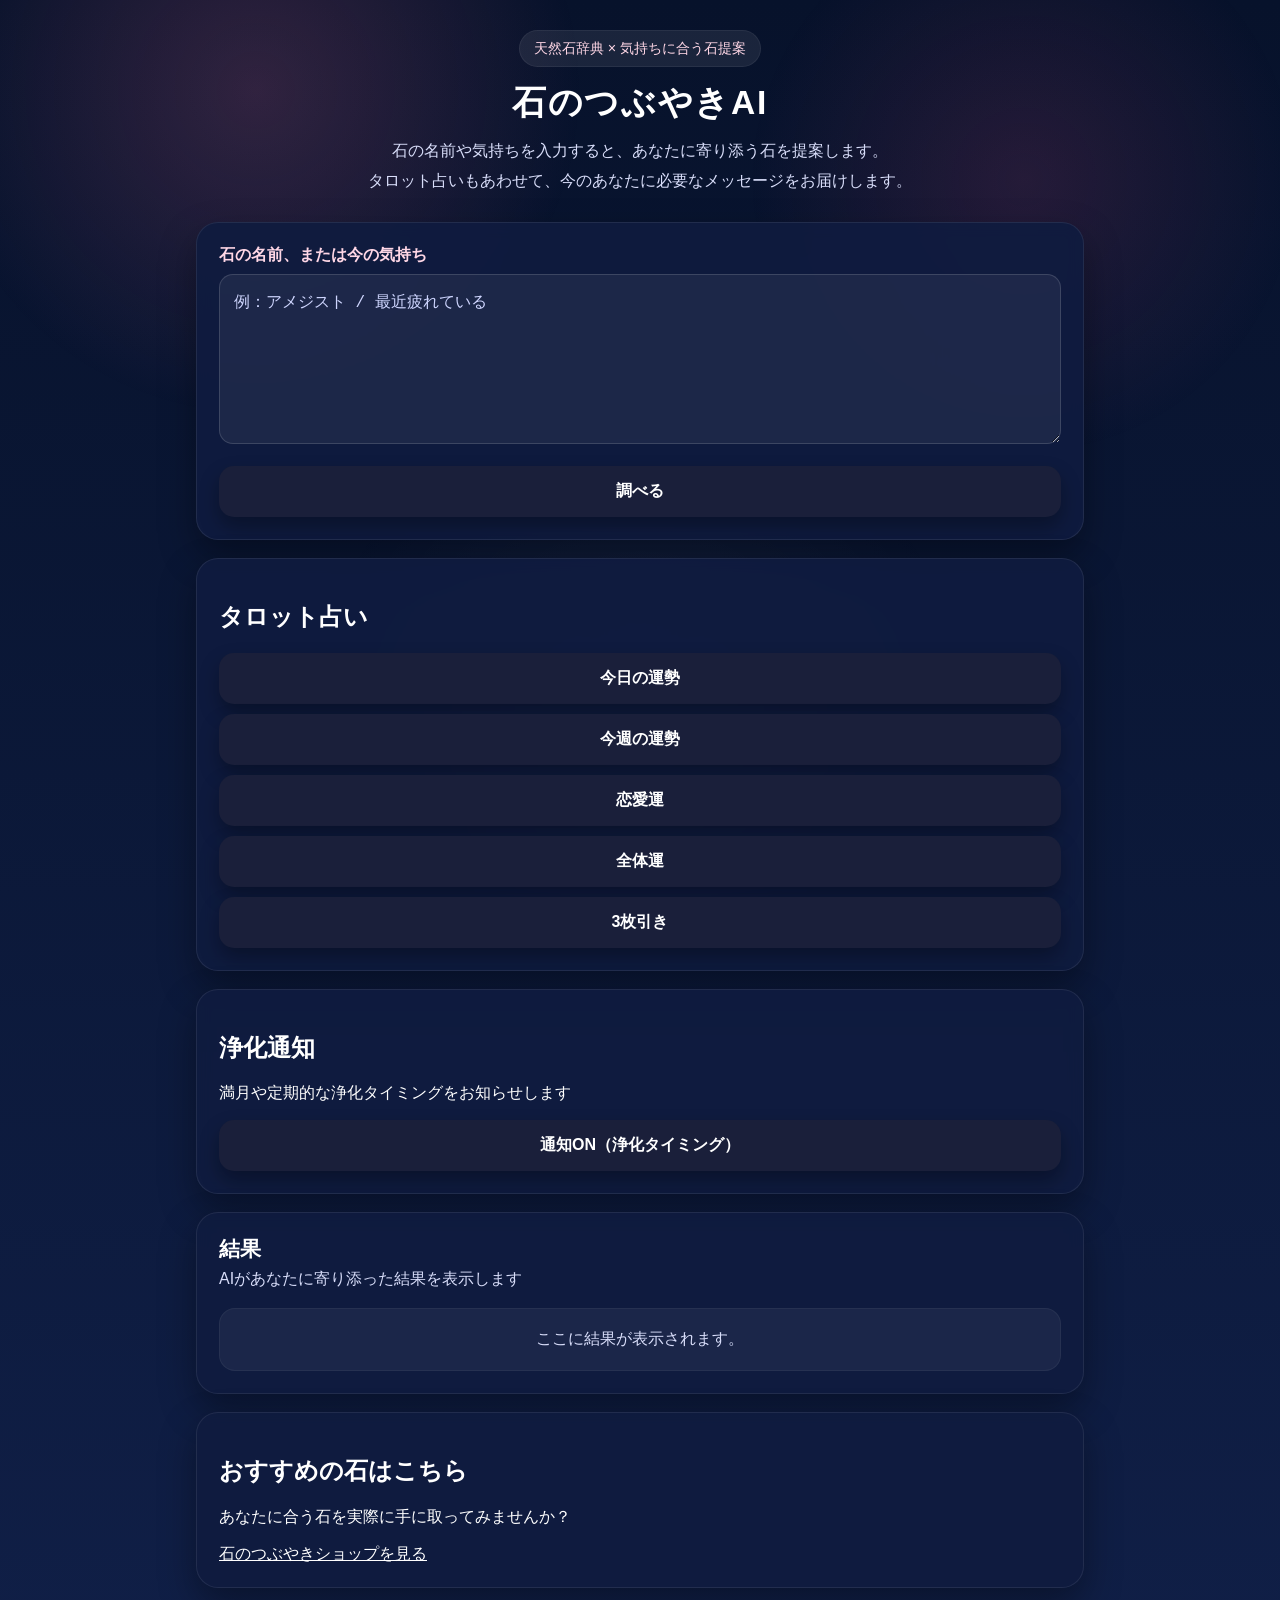
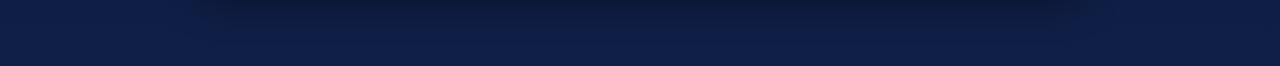
==== index.html @ 9e8a874d "Update index.html" ====
<!DOCTYPE html>
<html lang="ja">
<head>
  <meta charset="UTF-8" />
  <meta name="viewport" content="width=device-width, initial-scale=1.0" />
  <title>石のつぶやきAI</title>
  <link rel="stylesheet" href="style.css" />
</head>

<body>
  <div class="bg-glow"></div>

  <main class="app">

    <header class="hero">
      <div class="hero-badge">天然石辞典 × 気持ちに合う石提案</div>
      <h1>石のつぶやきAI</h1>
      <p class="hero-text">
        石の名前や気持ちを入力すると、あなたに寄り添う石を提案します。<br>
        タロット占いもあわせて、今のあなたに必要なメッセージをお届けします。
      </p>
    </header>

    <section class="card input-card">
      <form id="stone-form">
        <div class="field">
          <label for="user-input">石の名前、または今の気持ち</label>
          <textarea
            id="user-input"
            placeholder="例：アメジスト / 最近疲れている"
            required
          ></textarea>
        </div>

        <button type="submit" id="send-button">調べる</button>
      </form>
    </section>

    <section class="card tarot-card">
      <h2>タロット占い</h2>

      <div class="tarot-buttons">
        <button onclick="runTarot('today')">今日の運勢</button>
        <button onclick="runTarot('week')">今週の運勢</button>
        <button onclick="runTarot('love')">恋愛運</button>
        <button onclick="runTarot('general')">全体運</button>
        <button onclick="runTarot('3card')">3枚引き</button>
      </div>
    </section>

    <section class="card notify-card">
      <h2>浄化通知</h2>
      <p>満月や定期的な浄化タイミングをお知らせします</p>

      <button onclick="enablePush()">通知ON（浄化タイミング）</button>
    </section>

    <section class="card result-card">
      <div class="result-header">
        <h2>結果</h2>
        <p>AIがあなたに寄り添った結果を表示します</p>
      </div>

      <div id="loading" class="loading hidden">
        静かに読み取っています…
      </div>

      <div id="result-empty" class="empty-state">
        ここに結果が表示されます。
      </div>

      <div id="result-meta" class="result-meta hidden"></div>

      <div id="image-wrap" class="image-wrap hidden">
        <img id="stone-image" alt="石の画像" />
      </div>

      <div id="result-area" class="result-area hidden">
        <pre id="result-text"></pre>
      </div>
    </section>

    <section class="card shop-card">
      <h2>おすすめの石はこちら</h2>
      <p>あなたに合う石を実際に手に取ってみませんか？</p>

      <a
        href="https://brgholdgs.base.shop"
        target="_blank"
        class="shop-button"
      >
        石のつぶやきショップを見る
      </a>
    </section>

  </main>

  <script src="app.js"></script>
  <script src="notify.js"></script>

  <script>
    if ("serviceWorker" in navigator) {
      navigator.serviceWorker.register("./sw.js")
        .then((registration) => {
          console.log("Service Worker登録成功:", registration);
        })
        .catch((error) => {
          console.error("Service Worker登録失敗:", error);
        });
    }
  </script>

</body>
</html>
---- style.css ----
:root {
  --bg1: #07122b;
  --bg2: #101f47;
  --card: rgba(16, 28, 63, 0.92);
  --card-border: rgba(255, 255, 255, 0.08);
  --text: #ffffff;
  --subtext: #d9defa;
  --accent: #d94a7a;
  --accent2: #f06d97;
  --soft: #ffd7e6;
  --result: rgba(255, 255, 255, 0.05);
  --shadow: rgba(0, 0, 0, 0.35);
  --line: rgba(255, 255, 255, 0.1);
  --chip: rgba(255, 255, 255, 0.07);
  --chip-border: rgba(255, 255, 255, 0.12);
}

* {
  box-sizing: border-box;
}

html,
body {
  margin: 0;
  padding: 0;
  overflow-x: hidden;
}

body {
  min-height: 100vh;
  font-family: "Hiragino Sans", "Yu Gothic", "Meiryo", sans-serif;
  color: var(--text);
  background: linear-gradient(180deg, var(--bg1) 0%, var(--bg2) 100%);
}

a {
  color: inherit;
}

img {
  max-width: 100%;
  height: auto;
  display: block;
}

.bg-glow {
  position: fixed;
  inset: 0;
  pointer-events: none;
  background:
    radial-gradient(circle at 20% 10%, rgba(240, 109, 151, 0.18), transparent 25%),
    radial-gradient(circle at 80% 20%, rgba(217, 74, 122, 0.14), transparent 22%),
    radial-gradient(circle at 50% 80%, rgba(255, 255, 255, 0.05), transparent 35%);
}

.app {
  position: relative;
  max-width: 920px;
  margin: 0 auto;
  padding: 30px 16px 60px;
  width: 100%;
}

.hero {
  text-align: center;
  margin-bottom: 25px;
}

.hero-badge {
  display: inline-block;
  padding: 8px 14px;
  border-radius: 999px;
  background: rgba(255, 255, 255, 0.08);
  color: var(--soft);
  font-size: 0.9rem;
  margin-bottom: 14px;
  border: 1px solid rgba(255, 255, 255, 0.06);
  max-width: 100%;
  word-break: break-word;
}

.hero h1 {
  margin: 0 0 10px;
  font-size: 2.1rem;
  letter-spacing: 0.05em;
  word-break: break-word;
}

.hero-text {
  margin: 0;
  line-height: 1.9;
  color: var(--subtext);
  word-break: break-word;
}

.card {
  background: var(--card);
  border: 1px solid var(--card-border);
  border-radius: 22px;
  padding: 22px;
  box-shadow: 0 16px 36px var(--shadow);
  backdrop-filter: blur(8px);
  margin-bottom: 18px;
  overflow: hidden;
  width: 100%;
}

.field {
  margin-bottom: 18px;
}

.field label {
  display: block;
  margin-bottom: 8px;
  font-weight: 700;
  color: var(--soft);
}

textarea {
  width: 100%;
  min-height: 170px;
  border: 1px solid rgba(255, 255, 255, 0.14);
  border-radius: 14px;
  background: rgba(255, 255, 255, 0.06);
  color: var(--text);
  padding: 14px;
  font-size: 1rem;
  outline: none;
  resize: vertical;
  line-height: 1.8;
  transition: border-color 0.2s ease, box-shadow 0.2s ease, background 0.2s ease;
}

textarea::placeholder {
  color: #cfd6ff;
}

textarea:focus {
  border-color: rgba(240, 109, 151, 0.9);
  box-shadow: 0 0 0 4px rgba(240, 109, 151, 0.14);
  background: rgba(255, 255, 255, 0.08);
}

button {
  width: 100%;
  border: none;
  border-radius: 15px;
  padding: 15px 18px;
  font-size: 1rem;
  font-weight: 700;
  color: #fff;
  cursor: pointer;
  background: #1a1f3a;
  box-shadow: 0 10px 20px rgba(0, 0, 0, 0.3);
  transition: transform 0.15s ease, opacity 0.15s ease, filter 0.15s ease;
  touch-action: manipulation;
}

button:hover {
  filter: brightness(1.05);
}

button:active {
  transform: translateY(1px) scale(0.99);
}

button:disabled {
  opacity: 0.7;
  cursor: wait;
}

.tarot-buttons {
  display: grid;
  grid-template-columns: 1fr;
  gap: 10px;
}

.result-header h2 {
  margin: 0;
  font-size: 1.3rem;
}

.result-header p {
  margin: 6px 0 0;
  color: var(--subtext);
}

.loading,
.empty-state,
.result-meta,
.result-area,
.image-wrap,
.recommended-wrap,
.shop-wrap,
.quick-menu-wrap {
  margin-top: 18px;
  padding: 16px;
  border-radius: 16px;
  background: var(--result);
  color: var(--subtext);
  line-height: 1.8;
  border: 1px solid rgba(255, 255, 255, 0.05);
  width: 100%;
  max-width: 100%;
  overflow: hidden;
}

.loading {
  color: var(--soft);
}

.empty-state {
  text-align: center;
}

.result-meta {
  color: var(--soft);
  font-size: 0.95rem;
  word-break: break-word;
  overflow-wrap: anywhere;
}

.result-meta strong {
  display: inline-block;
  margin-bottom: 4px;
  color: #fff;
}

.image-wrap {
  text-align: center;
}

#stone-image,
#tarot-image {
  width: 100%;
  max-width: 100%;
  height: auto;
  display: block;
  margin: 0 auto;
  border-radius: 16px;
  box-shadow: 0 10px 24px rgba(0, 0, 0, 0.25);
  object-fit: contain;
}

.result-area {
  overflow: hidden;
}

#result-text {
  margin: 0;
  white-space: pre-wrap;
  word-break: break-word;
  overflow-wrap: anywhere;
  display: block;
  line-height: 1.95;
  color: #fff8fb;
  font-family: inherit;
  font-size: 1rem;
  max-width: 100%;
}

.recommended-wrap h3,
.quick-menu-wrap h3 {
  margin: 0 0 12px;
  font-size: 1.05rem;
  color: #fff;
  word-break: break-word;
}

.recommended-list {
  display: grid;
  gap: 12px;
}

.recommended-item {
  padding: 12px 14px;
  border-radius: 14px;
  background: var(--chip);
  border: 1px solid var(--chip-border);
  max-width: 100%;
  overflow: hidden;
}

.recommended-name {
  font-weight: 700;
  color: #fff;
  line-height: 1.6;
  margin-bottom: 4px;
  word-break: break-word;
  overflow-wrap: anywhere;
}

.recommended-tags {
  font-size: 0.95rem;
  color: var(--subtext);
  line-height: 1.7;
  word-break: break-word;
  overflow-wrap: anywhere;
}

.quick-menu {
  display: flex;
  flex-wrap: wrap;
  gap: 10px;
}

.quick-btn {
  flex: 1 1 calc(50% - 10px);
  min-width: 120px;
  border: 1px solid rgba(255, 255, 255, 0.14);
  border-radius: 14px;
  padding: 12px 14px;
  background: rgba(255, 255, 255, 0.06);
  color: #ffffff;
  font-size: 0.95rem;
  font-weight: 700;
  line-height: 1.4;
  cursor: pointer;
  transition: transform 0.15s ease, background 0.15s ease, border-color 0.15s ease;
  touch-action: manipulation;
  -webkit-tap-highlight-color: transparent;
  user-select: none;
  max-width: 100%;
  word-break: break-word;
}

.quick-btn:hover {
  background: rgba(255, 255, 255, 0.1);
  border-color: rgba(255, 255, 255, 0.22);
}

.quick-btn:active {
  transform: scale(0.97);
  background: rgba(255, 255, 255, 0.15);
}

.quick-btn:focus {
  outline: none;
  border-color: rgba(240, 109, 151, 0.65);
  box-shadow: 0 0 0 3px rgba(240, 109, 151, 0.14);
}

.shop-wrap {
  text-align: center;
}

.shop-title {
  font-weight: 700;
  color: var(--soft);
  margin-bottom: 8px;
  word-break: break-word;
}

.shop-link {
  display: inline-block;
  text-decoration: none;
  color: #fff;
  font-weight: 700;
  padding: 10px 16px;
  border-radius: 999px;
  background: rgba(240, 109, 151, 0.12);
  border: 1px solid rgba(240, 109, 151, 0.26);
  transition: transform 0.15s ease, opacity 0.15s ease, filter 0.15s ease;
  max-width: 100%;
  word-break: break-word;
}

.shop-link:hover {
  filter: brightness(1.05);
}

.shop-link:active {
  transform: translateY(1px);
}

.hidden {
  display: none !important;
}

hr {
  border: none;
  border-top: 1px solid var(--line);
  margin: 18px 0;
}

@media (max-width: 640px) {
  .app {
    padding: 20px 12px 44px;
  }

  .hero {
    margin-bottom: 20px;
  }

  .hero h1 {
    font-size: 1.7rem;
  }

  .hero-text {
    font-size: 0.96rem;
    line-height: 1.8;
  }

  .card {
    padding: 18px;
    border-radius: 18px;
  }

  textarea {
    min-height: 150px;
    font-size: 0.98rem;
  }

  button {
    padding: 14px 16px;
  }

  .loading,
  .empty-state,
  .result-meta,
  .result-area,
  .image-wrap,
  .recommended-wrap,
  .shop-wrap,
  .quick-menu-wrap {
    padding: 14px;
    border-radius: 14px;
  }

  .recommended-item {
    padding: 11px 12px;
  }

  .quick-btn {
    flex: 1 1 100%;
    min-width: 100%;
    padding: 12px;
    font-size: 0.94rem;
  }

  #result-text {
    font-size: 0.98rem;
    line-height: 1.9;
  }
}

@media (min-width: 641px) {
  .recommended-list {
    grid-template-columns: 1fr;
  }
}
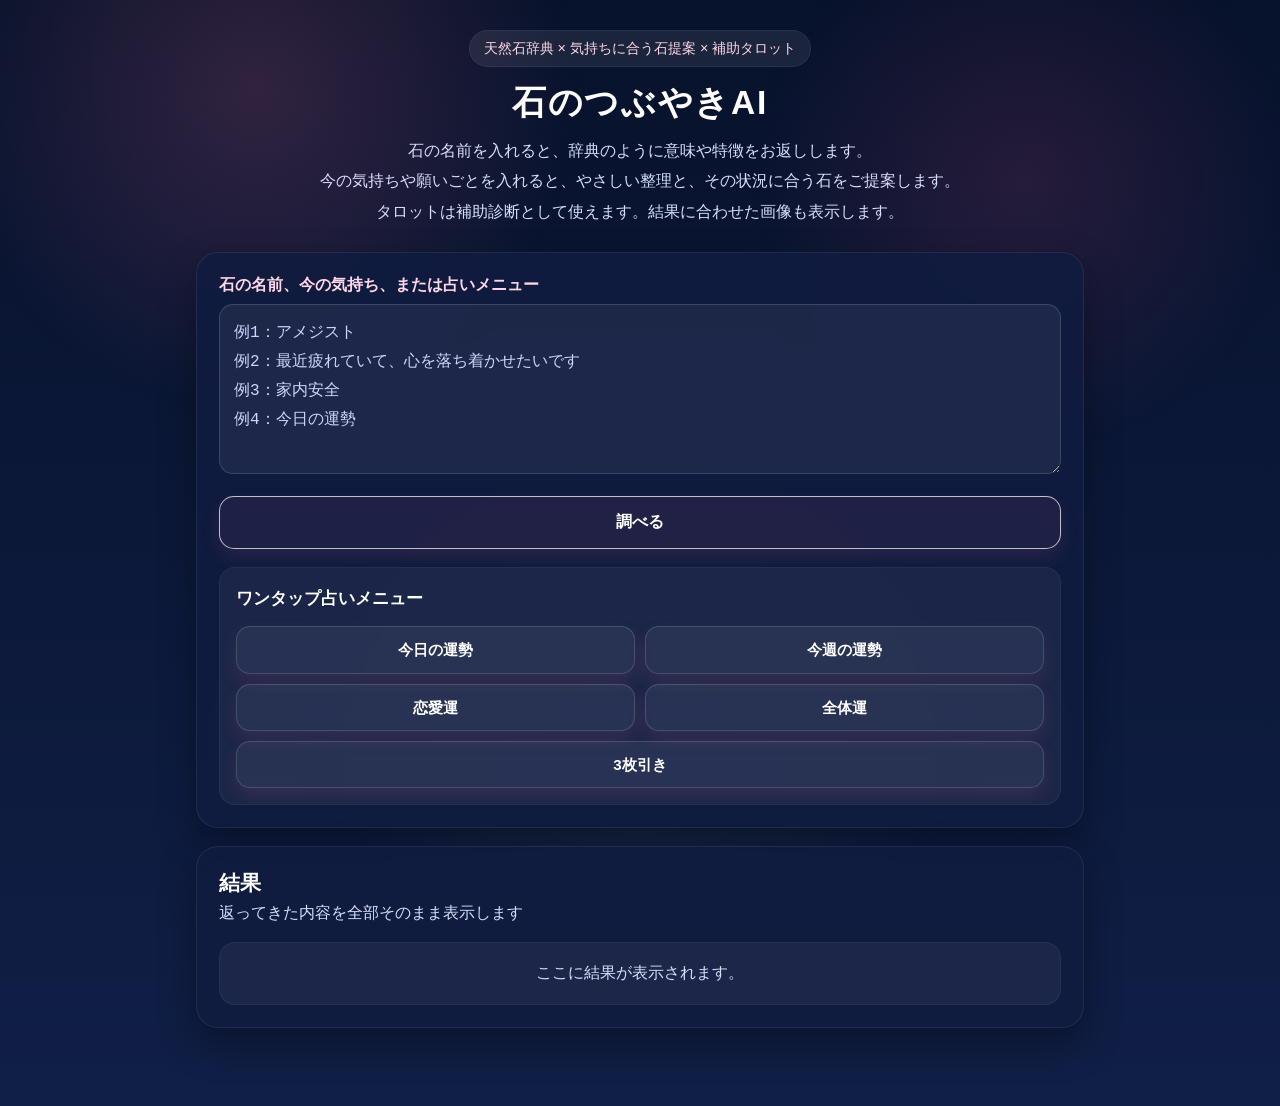
==== commit 84854044: "Update index.html" ====
--- a/index.html
+++ b/index.html
@@ -4,111 +4,103 @@
   <meta charset="UTF-8" />
   <meta name="viewport" content="width=device-width, initial-scale=1.0" />
   <title>石のつぶやきAI</title>
-  <link rel="stylesheet" href="style.css" />
+  <link rel="stylesheet" href="style.css?v=21" />
 </head>
-
 <body>
   <div class="bg-glow"></div>
 
   <main class="app">
-
     <header class="hero">
-      <div class="hero-badge">天然石辞典 × 気持ちに合う石提案</div>
+      <div class="hero-badge">天然石辞典 × 気持ちに合う石提案 × 補助タロット</div>
       <h1>石のつぶやきAI</h1>
       <p class="hero-text">
-        石の名前や気持ちを入力すると、あなたに寄り添う石を提案します。<br>
-        タロット占いもあわせて、今のあなたに必要なメッセージをお届けします。
+        石の名前を入れると、辞典のように意味や特徴をお返しします。<br>
+        今の気持ちや願いごとを入れると、やさしい整理と、その状況に合う石をご提案します。<br>
+        タロットは補助診断として使えます。結果に合わせた画像も表示します。
       </p>
     </header>
 
     <section class="card input-card">
       <form id="stone-form">
         <div class="field">
-          <label for="user-input">石の名前、または今の気持ち</label>
+          <label for="user-input">石の名前、今の気持ち、または占いメニュー</label>
           <textarea
             id="user-input"
-            placeholder="例：アメジスト / 最近疲れている"
+            placeholder="例1：アメジスト&#10;例2：最近疲れていて、心を落ち着かせたいです&#10;例3：家内安全&#10;例4：今日の運勢"
             required
           ></textarea>
         </div>
 
         <button type="submit" id="send-button">調べる</button>
       </form>
-    </section>
 
-    <section class="card tarot-card">
-      <h2>タロット占い</h2>
-
-      <div class="tarot-buttons">
-        <button onclick="runTarot('today')">今日の運勢</button>
-        <button onclick="runTarot('week')">今週の運勢</button>
-        <button onclick="runTarot('love')">恋愛運</button>
-        <button onclick="runTarot('general')">全体運</button>
-        <button onclick="runTarot('3card')">3枚引き</button>
+      <div class="quick-menu-wrap">
+        <h3>ワンタップ占いメニュー</h3>
+        <div class="quick-menu">
+          <button type="button" class="quick-btn" data-fill="今日の運勢">今日の運勢</button>
+          <button type="button" class="quick-btn" data-fill="今週の運勢">今週の運勢</button>
+          <button type="button" class="quick-btn" data-fill="恋愛運">恋愛運</button>
+          <button type="button" class="quick-btn" data-fill="全体運">全体運</button>
+          <button type="button" class="quick-btn" data-fill="3枚引き">3枚引き</button>
+        </div>
       </div>
-    </section>
-
-    <section class="card notify-card">
-      <h2>浄化通知</h2>
-      <p>満月や定期的な浄化タイミングをお知らせします</p>
-
-      <button onclick="enablePush()">通知ON（浄化タイミング）</button>
     </section>
 
     <section class="card result-card">
       <div class="result-header">
         <h2>結果</h2>
-        <p>AIがあなたに寄り添った結果を表示します</p>
+        <p>返ってきた内容を全部そのまま表示します</p>
       </div>
 
-      <div id="loading" class="loading hidden">
-        静かに読み取っています…
-      </div>
-
-      <div id="result-empty" class="empty-state">
-        ここに結果が表示されます。
-      </div>
-
+      <div id="loading" class="loading hidden">静かに読み取っています…</div>
+      <div id="result-empty" class="empty-state">ここに結果が表示されます。</div>
       <div id="result-meta" class="result-meta hidden"></div>
 
       <div id="image-wrap" class="image-wrap hidden">
-        <img id="stone-image" alt="石の画像" />
+        <img id="stone-image" alt="石のイメージ画像" />
+      </div>
+
+      <div id="tarot-image-wrap" class="image-wrap hidden">
+        <img id="tarot-image" alt="タロット画像" />
+      </div>
+
+      <div id="recommended-wrap" class="recommended-wrap hidden">
+        <h3>おすすめの石</h3>
+        <div id="recommended-list" class="recommended-list"></div>
+      </div>
+
+      <div id="shop-wrap" class="shop-wrap hidden">
+        <div class="shop-title">気になる石があればこちら</div>
+        <a id="shop-link" class="shop-link" href="#" target="_blank" rel="noopener noreferrer"></a>
       </div>
 
       <div id="result-area" class="result-area hidden">
         <pre id="result-text"></pre>
       </div>
     </section>
-
-    <section class="card shop-card">
-      <h2>おすすめの石はこちら</h2>
-      <p>あなたに合う石を実際に手に取ってみませんか？</p>
-
-      <a
-        href="https://brgholdgs.base.shop"
-        target="_blank"
-        class="shop-button"
-      >
-        石のつぶやきショップを見る
-      </a>
-    </section>
-
   </main>
 
-  <script src="app.js"></script>
-  <script src="notify.js"></script>
+  <script src="app.js?v=21"></script>
+  <script>
+    document.addEventListener("DOMContentLoaded", () => {
+      const input = document.getElementById("user-input");
+      const form = document.getElementById("stone-form");
+      const quickButtons = document.querySelectorAll(".quick-btn");
 
-  <script>
-    if ("serviceWorker" in navigator) {
-      navigator.serviceWorker.register("./sw.js")
-        .then((registration) => {
-          console.log("Service Worker登録成功:", registration);
-        })
-        .catch((error) => {
-          console.error("Service Worker登録失敗:", error);
+      quickButtons.forEach((btn) => {
+        btn.addEventListener("click", () => {
+          const fill = btn.getAttribute("data-fill") || "";
+          input.value = fill;
+          input.focus();
+
+          if (form && typeof form.requestSubmit === "function") {
+            form.requestSubmit();
+          } else if (form) {
+            form.dispatchEvent(new Event("submit", { bubbles: true, cancelable: true }));
+          }
         });
-    }
+      });
+    });
   </script>
-
 </body>
 </html>
--- a/style.css
+++ b/style.css
@@ -58,7 +58,6 @@
   max-width: 920px;
   margin: 0 auto;
   padding: 30px 16px 60px;
-  width: 100%;
 }
 
 .hero {
@@ -75,8 +74,6 @@
   font-size: 0.9rem;
   margin-bottom: 14px;
   border: 1px solid rgba(255, 255, 255, 0.06);
-  max-width: 100%;
-  word-break: break-word;
 }
 
 .hero h1 {
@@ -90,7 +87,6 @@
   margin: 0;
   line-height: 1.9;
   color: var(--subtext);
-  word-break: break-word;
 }
 
 .card {
@@ -102,7 +98,6 @@
   backdrop-filter: blur(8px);
   margin-bottom: 18px;
   overflow: hidden;
-  width: 100%;
 }
 
 .field {
@@ -143,21 +138,22 @@
 
 button {
   width: 100%;
-  border: none;
+  border: 1px solid rgba(255, 255, 255, 0.72);
   border-radius: 15px;
   padding: 15px 18px;
   font-size: 1rem;
   font-weight: 700;
   color: #fff;
   cursor: pointer;
-  background: #1a1f3a;
-  box-shadow: 0 10px 20px rgba(0, 0, 0, 0.3);
-  transition: transform 0.15s ease, opacity 0.15s ease, filter 0.15s ease;
+  background: rgba(240, 109, 151, 0.08);
+  box-shadow: 0 8px 18px rgba(240, 109, 151, 0.12);
+  transition: transform 0.15s ease, opacity 0.15s ease, filter 0.15s ease, background 0.15s ease;
   touch-action: manipulation;
 }
 
 button:hover {
-  filter: brightness(1.05);
+  background: rgba(240, 109, 151, 0.14);
+  filter: brightness(1.03);
 }
 
 button:active {
@@ -171,7 +167,6 @@
 
 .tarot-buttons {
   display: grid;
-  grid-template-columns: 1fr;
   gap: 10px;
 }
 
@@ -200,7 +195,6 @@
   color: var(--subtext);
   line-height: 1.8;
   border: 1px solid rgba(255, 255, 255, 0.05);
-  width: 100%;
   max-width: 100%;
   overflow: hidden;
 }
@@ -264,7 +258,6 @@
   margin: 0 0 12px;
   font-size: 1.05rem;
   color: #fff;
-  word-break: break-word;
 }
 
 .recommended-list {
@@ -320,8 +313,6 @@
   touch-action: manipulation;
   -webkit-tap-highlight-color: transparent;
   user-select: none;
-  max-width: 100%;
-  word-break: break-word;
 }
 
 .quick-btn:hover {
@@ -348,7 +339,6 @@
   font-weight: 700;
   color: var(--soft);
   margin-bottom: 8px;
-  word-break: break-word;
 }
 
 .shop-link {
@@ -361,8 +351,6 @@
   background: rgba(240, 109, 151, 0.12);
   border: 1px solid rgba(240, 109, 151, 0.26);
   transition: transform 0.15s ease, opacity 0.15s ease, filter 0.15s ease;
-  max-width: 100%;
-  word-break: break-word;
 }
 
 .shop-link:hover {
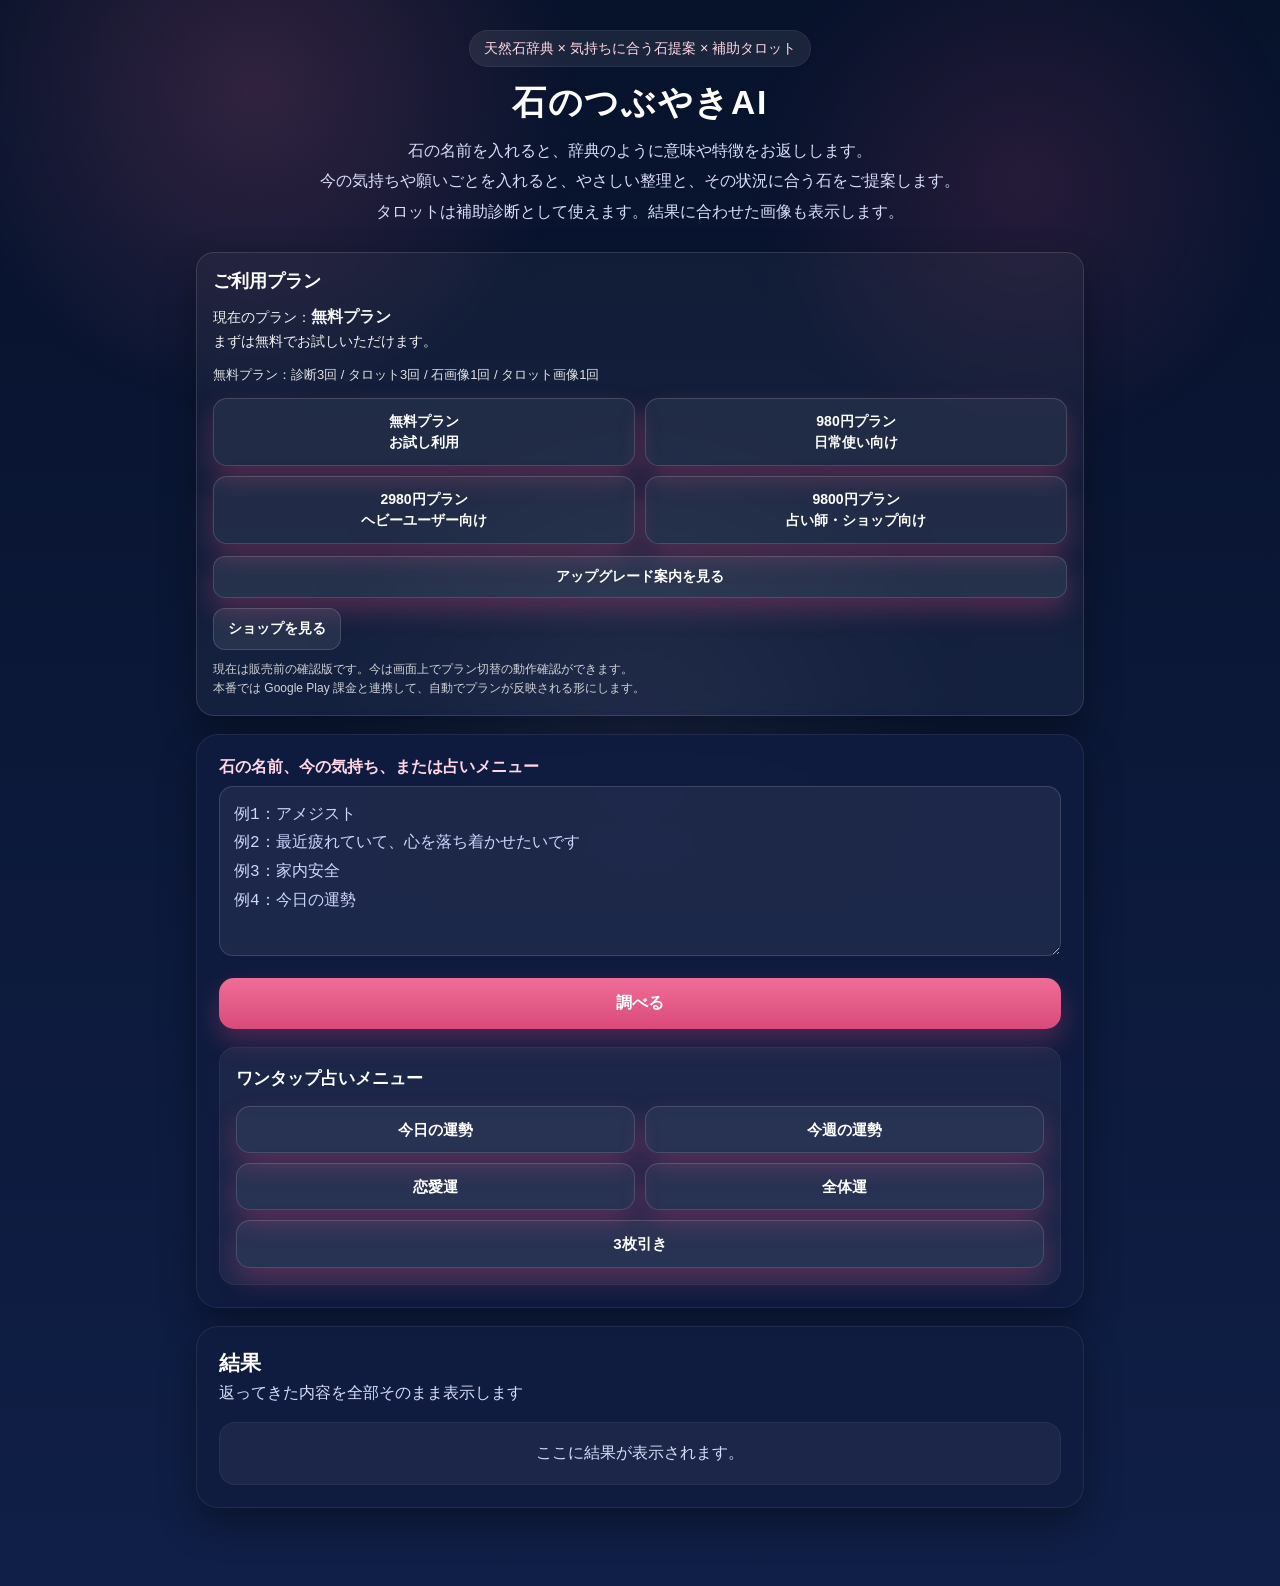
==== commit 89e7500e: "Update index.html" ====
--- a/index.html
+++ b/index.html
@@ -5,6 +5,104 @@
   <meta name="viewport" content="width=device-width, initial-scale=1.0" />
   <title>石のつぶやきAI</title>
   <link rel="stylesheet" href="style.css?v=21" />
+  <style>
+    .plan-card {
+      margin-bottom: 18px;
+      border: 1px solid rgba(255,255,255,0.12);
+      border-radius: 18px;
+      padding: 16px;
+      background: rgba(255,255,255,0.04);
+      backdrop-filter: blur(8px);
+    }
+
+    .plan-card h3 {
+      margin: 0 0 10px;
+      font-size: 18px;
+    }
+
+    .plan-current {
+      margin-bottom: 12px;
+      font-size: 14px;
+      line-height: 1.7;
+      opacity: 0.95;
+    }
+
+    .plan-current strong {
+      font-size: 16px;
+    }
+
+    .plan-buttons {
+      display: grid;
+      grid-template-columns: repeat(2, minmax(0, 1fr));
+      gap: 10px;
+      margin-bottom: 12px;
+    }
+
+    .plan-btn {
+      border: 1px solid rgba(255,255,255,0.15);
+      background: rgba(255,255,255,0.06);
+      color: #fff;
+      border-radius: 14px;
+      padding: 12px 10px;
+      cursor: pointer;
+      font-size: 14px;
+      line-height: 1.5;
+      transition: 0.2s ease;
+    }
+
+    .plan-btn:hover {
+      transform: translateY(-1px);
+      background: rgba(255,255,255,0.10);
+    }
+
+    .plan-btn.active {
+      border-color: rgba(120, 190, 255, 0.9);
+      background: rgba(120, 190, 255, 0.18);
+      box-shadow: 0 0 0 1px rgba(120, 190, 255, 0.25) inset;
+    }
+
+    .plan-actions {
+      display: flex;
+      flex-wrap: wrap;
+      gap: 10px;
+    }
+
+    .plan-link-btn {
+      display: inline-flex;
+      align-items: center;
+      justify-content: center;
+      min-height: 42px;
+      padding: 10px 14px;
+      border-radius: 12px;
+      text-decoration: none;
+      font-size: 14px;
+      font-weight: 600;
+      border: 1px solid rgba(255,255,255,0.14);
+      background: rgba(255,255,255,0.08);
+      color: #fff;
+      cursor: pointer;
+    }
+
+    .plan-note {
+      margin-top: 10px;
+      font-size: 12px;
+      opacity: 0.8;
+      line-height: 1.6;
+    }
+
+    .limit-guide {
+      margin-top: 10px;
+      font-size: 13px;
+      line-height: 1.7;
+      opacity: 0.92;
+    }
+
+    @media (max-width: 640px) {
+      .plan-buttons {
+        grid-template-columns: 1fr;
+      }
+    }
+  </style>
 </head>
 <body>
   <div class="bg-glow"></div>
@@ -20,6 +118,53 @@
       </p>
     </header>
 
+    <section class="card plan-card">
+      <h3>ご利用プラン</h3>
+
+      <div class="plan-current">
+        現在のプラン：<strong id="current-plan-label">無料プラン</strong><br>
+        <span id="current-plan-desc">まずは無料でお試しいただけます。</span>
+
+        <div class="limit-guide" id="plan-limit-guide">
+          無料プラン：診断3回 / タロット3回 / 石画像1回 / タロット画像1回
+        </div>
+      </div>
+
+      <div class="plan-buttons">
+        <button type="button" class="plan-btn" data-plan="free">
+          無料プラン<br>
+          お試し利用
+        </button>
+
+        <button type="button" class="plan-btn" data-plan="standard_980">
+          980円プラン<br>
+          日常使い向け
+        </button>
+
+        <button type="button" class="plan-btn" data-plan="premium_2980">
+          2980円プラン<br>
+          ヘビーユーザー向け
+        </button>
+
+        <button type="button" class="plan-btn" data-plan="professional_9800">
+          9800円プラン<br>
+          占い師・ショップ向け
+        </button>
+      </div>
+
+      <div class="plan-actions">
+        <button type="button" id="upgrade-button" class="plan-link-btn">アップグレード案内を見る</button>
+        <a id="shop-plan-link" class="plan-link-btn" href="https://brgholdgs.base.shop" target="_blank" rel="noopener noreferrer">
+          ショップを見る
+        </a>
+      </div>
+
+      <div class="plan-note">
+        現在は販売前の確認版です。今は画面上でプラン切替の動作確認ができます。<br>
+        本番では Google Play 課金と連携して、自動でプランが反映される形にします。
+      </div>
+    </section>
+
     <section class="card input-card">
       <form id="stone-form">
         <div class="field">
@@ -80,7 +225,7 @@
     </section>
   </main>
 
-  <script src="app.js?v=21"></script>
+  <script src="app.js?v=22"></script>
   <script>
     document.addEventListener("DOMContentLoaded", () => {
       const input = document.getElementById("user-input");
--- a/style.css
+++ b/style.css
@@ -23,7 +23,6 @@
 body {
   margin: 0;
   padding: 0;
-  overflow-x: hidden;
 }
 
 body {
@@ -35,12 +34,6 @@
 
 a {
   color: inherit;
-}
-
-img {
-  max-width: 100%;
-  height: auto;
-  display: block;
 }
 
 .bg-glow {
@@ -80,7 +73,6 @@
   margin: 0 0 10px;
   font-size: 2.1rem;
   letter-spacing: 0.05em;
-  word-break: break-word;
 }
 
 .hero-text {
@@ -97,7 +89,6 @@
   box-shadow: 0 16px 36px var(--shadow);
   backdrop-filter: blur(8px);
   margin-bottom: 18px;
-  overflow: hidden;
 }
 
 .field {
@@ -138,21 +129,20 @@
 
 button {
   width: 100%;
-  border: 1px solid rgba(255, 255, 255, 0.72);
+  border: none;
   border-radius: 15px;
   padding: 15px 18px;
   font-size: 1rem;
   font-weight: 700;
   color: #fff;
   cursor: pointer;
-  background: rgba(240, 109, 151, 0.08);
-  box-shadow: 0 8px 18px rgba(240, 109, 151, 0.12);
-  transition: transform 0.15s ease, opacity 0.15s ease, filter 0.15s ease, background 0.15s ease;
+  background: linear-gradient(180deg, var(--accent2) 0%, var(--accent) 100%);
+  box-shadow: 0 12px 26px rgba(217, 74, 122, 0.3);
+  transition: transform 0.15s ease, opacity 0.15s ease, filter 0.15s ease;
   touch-action: manipulation;
 }
 
 button:hover {
-  background: rgba(240, 109, 151, 0.14);
   filter: brightness(1.03);
 }
 
@@ -163,11 +153,6 @@
 button:disabled {
   opacity: 0.7;
   cursor: wait;
-}
-
-.tarot-buttons {
-  display: grid;
-  gap: 10px;
 }
 
 .result-header h2 {
@@ -195,8 +180,6 @@
   color: var(--subtext);
   line-height: 1.8;
   border: 1px solid rgba(255, 255, 255, 0.05);
-  max-width: 100%;
-  overflow: hidden;
 }
 
 .loading {
@@ -210,8 +193,6 @@
 .result-meta {
   color: var(--soft);
   font-size: 0.95rem;
-  word-break: break-word;
-  overflow-wrap: anywhere;
 }
 
 .result-meta strong {
@@ -226,31 +207,32 @@
 
 #stone-image,
 #tarot-image {
-  width: 100%;
   max-width: 100%;
   height: auto;
   display: block;
   margin: 0 auto;
   border-radius: 16px;
   box-shadow: 0 10px 24px rgba(0, 0, 0, 0.25);
-  object-fit: contain;
 }
 
 .result-area {
-  overflow: hidden;
+  overflow: visible !important;
+  max-height: none !important;
+  height: auto !important;
 }
 
 #result-text {
   margin: 0;
-  white-space: pre-wrap;
-  word-break: break-word;
-  overflow-wrap: anywhere;
-  display: block;
+  white-space: pre-wrap !important;
+  word-break: break-word !important;
+  overflow: visible !important;
+  max-height: none !important;
+  height: auto !important;
+  display: block !important;
   line-height: 1.95;
   color: #fff8fb;
   font-family: inherit;
   font-size: 1rem;
-  max-width: 100%;
 }
 
 .recommended-wrap h3,
@@ -270,8 +252,6 @@
   border-radius: 14px;
   background: var(--chip);
   border: 1px solid var(--chip-border);
-  max-width: 100%;
-  overflow: hidden;
 }
 
 .recommended-name {
@@ -279,16 +259,12 @@
   color: #fff;
   line-height: 1.6;
   margin-bottom: 4px;
-  word-break: break-word;
-  overflow-wrap: anywhere;
 }
 
 .recommended-tags {
   font-size: 0.95rem;
   color: var(--subtext);
   line-height: 1.7;
-  word-break: break-word;
-  overflow-wrap: anywhere;
 }
 
 .quick-menu {
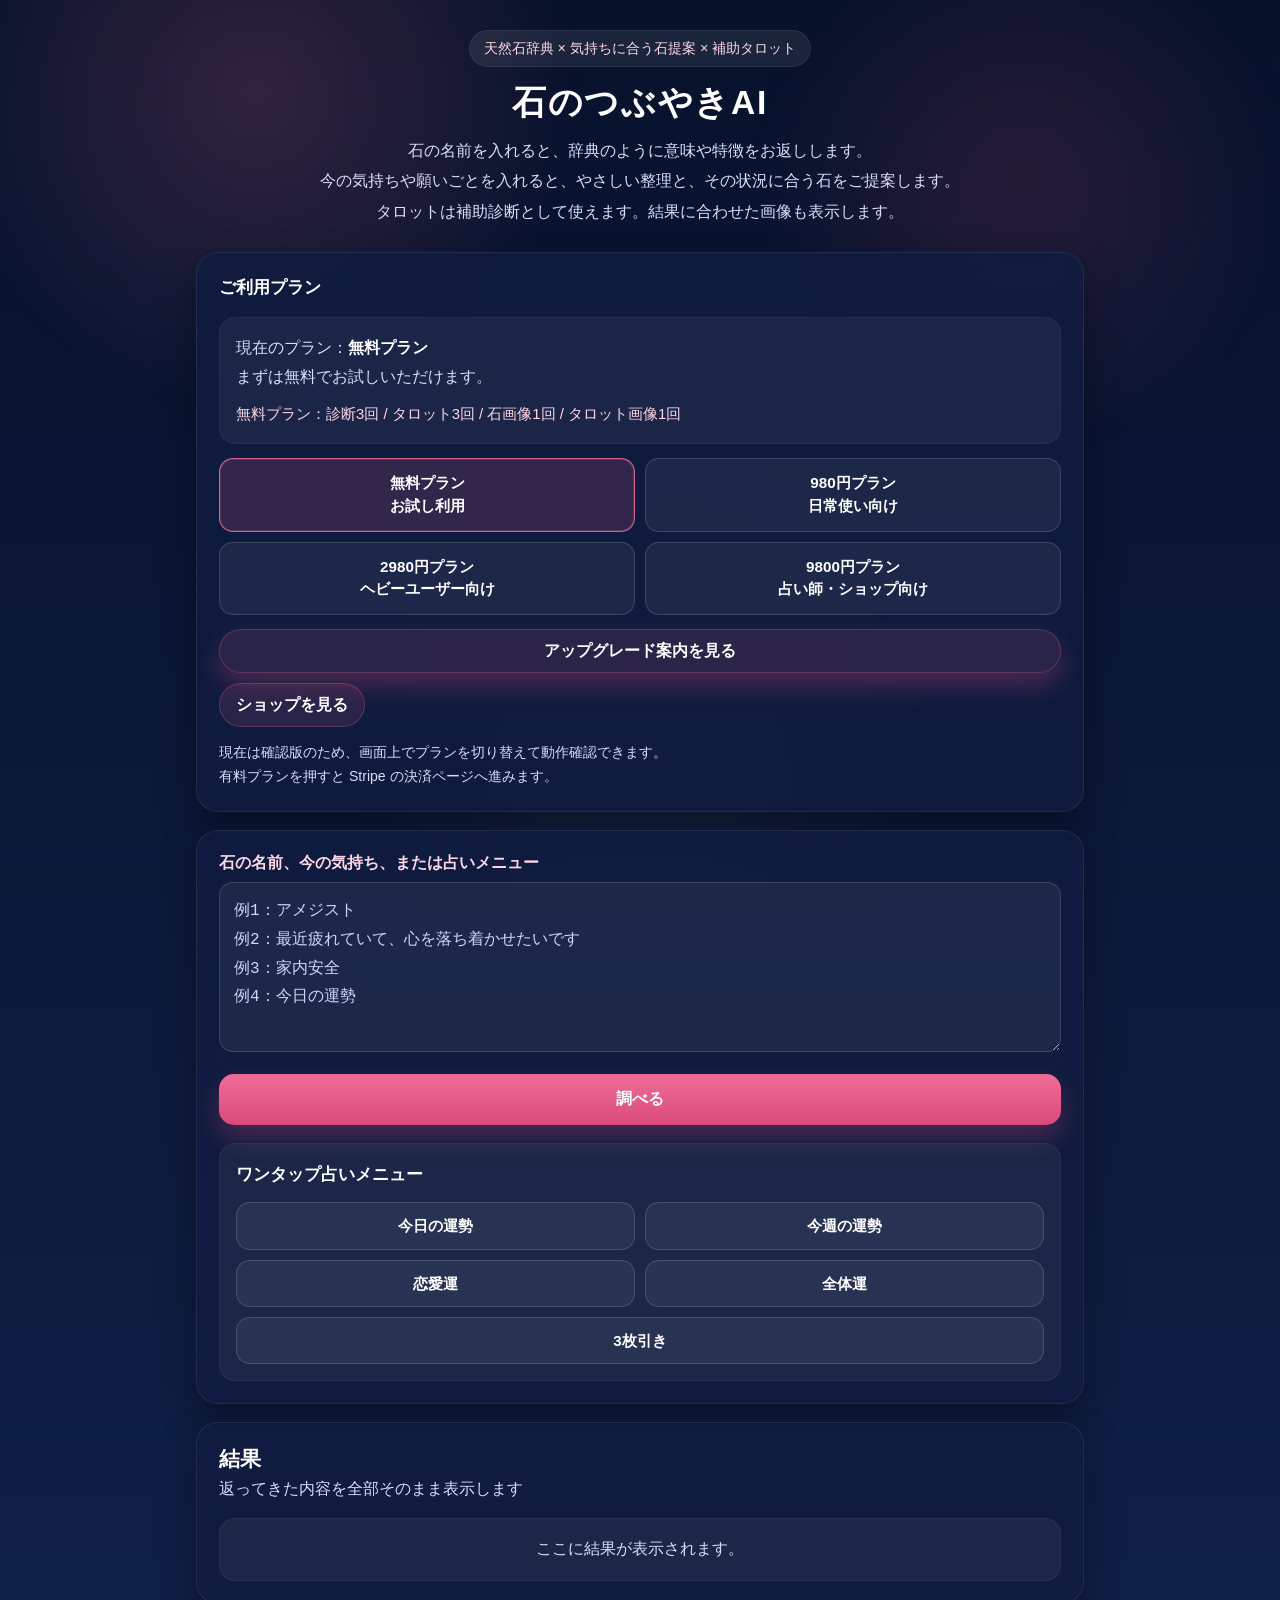
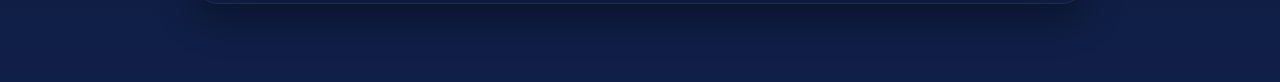
==== commit 5a417464: "Update index.html" ====
--- a/index.html
+++ b/index.html
@@ -4,105 +4,7 @@
   <meta charset="UTF-8" />
   <meta name="viewport" content="width=device-width, initial-scale=1.0" />
   <title>石のつぶやきAI</title>
-  <link rel="stylesheet" href="style.css?v=21" />
-  <style>
-    .plan-card {
-      margin-bottom: 18px;
-      border: 1px solid rgba(255,255,255,0.12);
-      border-radius: 18px;
-      padding: 16px;
-      background: rgba(255,255,255,0.04);
-      backdrop-filter: blur(8px);
-    }
-
-    .plan-card h3 {
-      margin: 0 0 10px;
-      font-size: 18px;
-    }
-
-    .plan-current {
-      margin-bottom: 12px;
-      font-size: 14px;
-      line-height: 1.7;
-      opacity: 0.95;
-    }
-
-    .plan-current strong {
-      font-size: 16px;
-    }
-
-    .plan-buttons {
-      display: grid;
-      grid-template-columns: repeat(2, minmax(0, 1fr));
-      gap: 10px;
-      margin-bottom: 12px;
-    }
-
-    .plan-btn {
-      border: 1px solid rgba(255,255,255,0.15);
-      background: rgba(255,255,255,0.06);
-      color: #fff;
-      border-radius: 14px;
-      padding: 12px 10px;
-      cursor: pointer;
-      font-size: 14px;
-      line-height: 1.5;
-      transition: 0.2s ease;
-    }
-
-    .plan-btn:hover {
-      transform: translateY(-1px);
-      background: rgba(255,255,255,0.10);
-    }
-
-    .plan-btn.active {
-      border-color: rgba(120, 190, 255, 0.9);
-      background: rgba(120, 190, 255, 0.18);
-      box-shadow: 0 0 0 1px rgba(120, 190, 255, 0.25) inset;
-    }
-
-    .plan-actions {
-      display: flex;
-      flex-wrap: wrap;
-      gap: 10px;
-    }
-
-    .plan-link-btn {
-      display: inline-flex;
-      align-items: center;
-      justify-content: center;
-      min-height: 42px;
-      padding: 10px 14px;
-      border-radius: 12px;
-      text-decoration: none;
-      font-size: 14px;
-      font-weight: 600;
-      border: 1px solid rgba(255,255,255,0.14);
-      background: rgba(255,255,255,0.08);
-      color: #fff;
-      cursor: pointer;
-    }
-
-    .plan-note {
-      margin-top: 10px;
-      font-size: 12px;
-      opacity: 0.8;
-      line-height: 1.6;
-    }
-
-    .limit-guide {
-      margin-top: 10px;
-      font-size: 13px;
-      line-height: 1.7;
-      opacity: 0.92;
-    }
-
-    @media (max-width: 640px) {
-      .plan-buttons {
-        grid-template-columns: 1fr;
-      }
-    }
-  </style>
+  <link rel="stylesheet" href="style.css?v=30" />
 </head>
 <body>
   <div class="bg-glow"></div>
@@ -160,8 +62,8 @@
       </div>
 
       <div class="plan-note">
-        現在は販売前の確認版です。今は画面上でプラン切替の動作確認ができます。<br>
-        本番では Google Play 課金と連携して、自動でプランが反映される形にします。
+        現在は確認版のため、画面上でプランを切り替えて動作確認できます。<br>
+        有料プランを押すと Stripe の決済ページへ進みます。
       </div>
     </section>
 
@@ -225,7 +127,7 @@
     </section>
   </main>
 
-  <script src="app.js?v=22"></script>
+  <script src="app.js?v=30"></script>
   <script>
     document.addEventListener("DOMContentLoaded", () => {
       const input = document.getElementById("user-input");
--- a/style.css
+++ b/style.css
@@ -91,6 +91,124 @@
   margin-bottom: 18px;
 }
 
+/* プラン表示 */
+.plan-card {
+  margin-bottom: 18px;
+}
+
+.plan-card h3 {
+  margin: 0 0 12px;
+  font-size: 1.08rem;
+  color: #fff;
+}
+
+.plan-current {
+  margin-top: 18px;
+  padding: 16px;
+  border-radius: 16px;
+  background: var(--result);
+  color: var(--subtext);
+  line-height: 1.8;
+  border: 1px solid rgba(255, 255, 255, 0.05);
+}
+
+.plan-current strong {
+  color: #fff;
+  font-size: 1rem;
+}
+
+.plan-buttons {
+  display: grid;
+  grid-template-columns: repeat(2, minmax(0, 1fr));
+  gap: 10px;
+  margin-top: 14px;
+}
+
+.plan-btn {
+  width: 100%;
+  border: 1px solid rgba(255, 255, 255, 0.14);
+  border-radius: 14px;
+  padding: 13px 14px;
+  background: rgba(255, 255, 255, 0.06);
+  color: #ffffff;
+  font-size: 0.95rem;
+  font-weight: 700;
+  line-height: 1.5;
+  cursor: pointer;
+  transition: transform 0.15s ease, background 0.15s ease, border-color 0.15s ease, box-shadow 0.15s ease;
+  touch-action: manipulation;
+  -webkit-tap-highlight-color: transparent;
+  user-select: none;
+  box-shadow: none;
+}
+
+.plan-btn:hover {
+  background: rgba(255, 255, 255, 0.10);
+  border-color: rgba(255, 255, 255, 0.22);
+  filter: none;
+}
+
+.plan-btn:active {
+  transform: scale(0.98);
+}
+
+.plan-btn:focus {
+  outline: none;
+  border-color: rgba(240, 109, 151, 0.65);
+  box-shadow: 0 0 0 3px rgba(240, 109, 151, 0.14);
+}
+
+.plan-btn.active {
+  border-color: rgba(240, 109, 151, 0.85);
+  background: rgba(240, 109, 151, 0.16);
+  box-shadow: 0 0 0 1px rgba(240, 109, 151, 0.22) inset;
+}
+
+.plan-actions {
+  display: flex;
+  flex-wrap: wrap;
+  gap: 10px;
+  margin-top: 14px;
+}
+
+.plan-link-btn {
+  display: inline-flex;
+  align-items: center;
+  justify-content: center;
+  min-height: 44px;
+  padding: 10px 16px;
+  border-radius: 999px;
+  text-decoration: none;
+  color: #fff;
+  font-weight: 700;
+  background: rgba(240, 109, 151, 0.12);
+  border: 1px solid rgba(240, 109, 151, 0.26);
+  transition: transform 0.15s ease, opacity 0.15s ease, filter 0.15s ease, background 0.15s ease;
+  cursor: pointer;
+}
+
+.plan-link-btn:hover {
+  filter: brightness(1.05);
+}
+
+.plan-link-btn:active {
+  transform: translateY(1px);
+}
+
+.plan-note {
+  margin-top: 14px;
+  font-size: 0.88rem;
+  color: var(--subtext);
+  line-height: 1.7;
+}
+
+.limit-guide {
+  margin-top: 10px;
+  font-size: 0.93rem;
+  line-height: 1.7;
+  color: var(--soft);
+}
+
 .field {
   margin-bottom: 18px;
 }
@@ -289,11 +407,13 @@
   touch-action: manipulation;
   -webkit-tap-highlight-color: transparent;
   user-select: none;
+  box-shadow: none;
 }
 
 .quick-btn:hover {
   background: rgba(255, 255, 255, 0.1);
   border-color: rgba(255, 255, 255, 0.22);
+  filter: none;
 }
 
 .quick-btn:active {
@@ -377,6 +497,18 @@
 
   button {
     padding: 14px 16px;
+  }
+
+  .plan-buttons {
+    grid-template-columns: 1fr;
+  }
+
+  .plan-actions {
+    flex-direction: column;
+  }
+
+  .plan-link-btn {
+    width: 100%;
   }
 
   .loading,
@@ -386,7 +518,8 @@
   .image-wrap,
   .recommended-wrap,
   .shop-wrap,
-  .quick-menu-wrap {
+  .quick-menu-wrap,
+  .plan-current {
     padding: 14px;
     border-radius: 14px;
   }
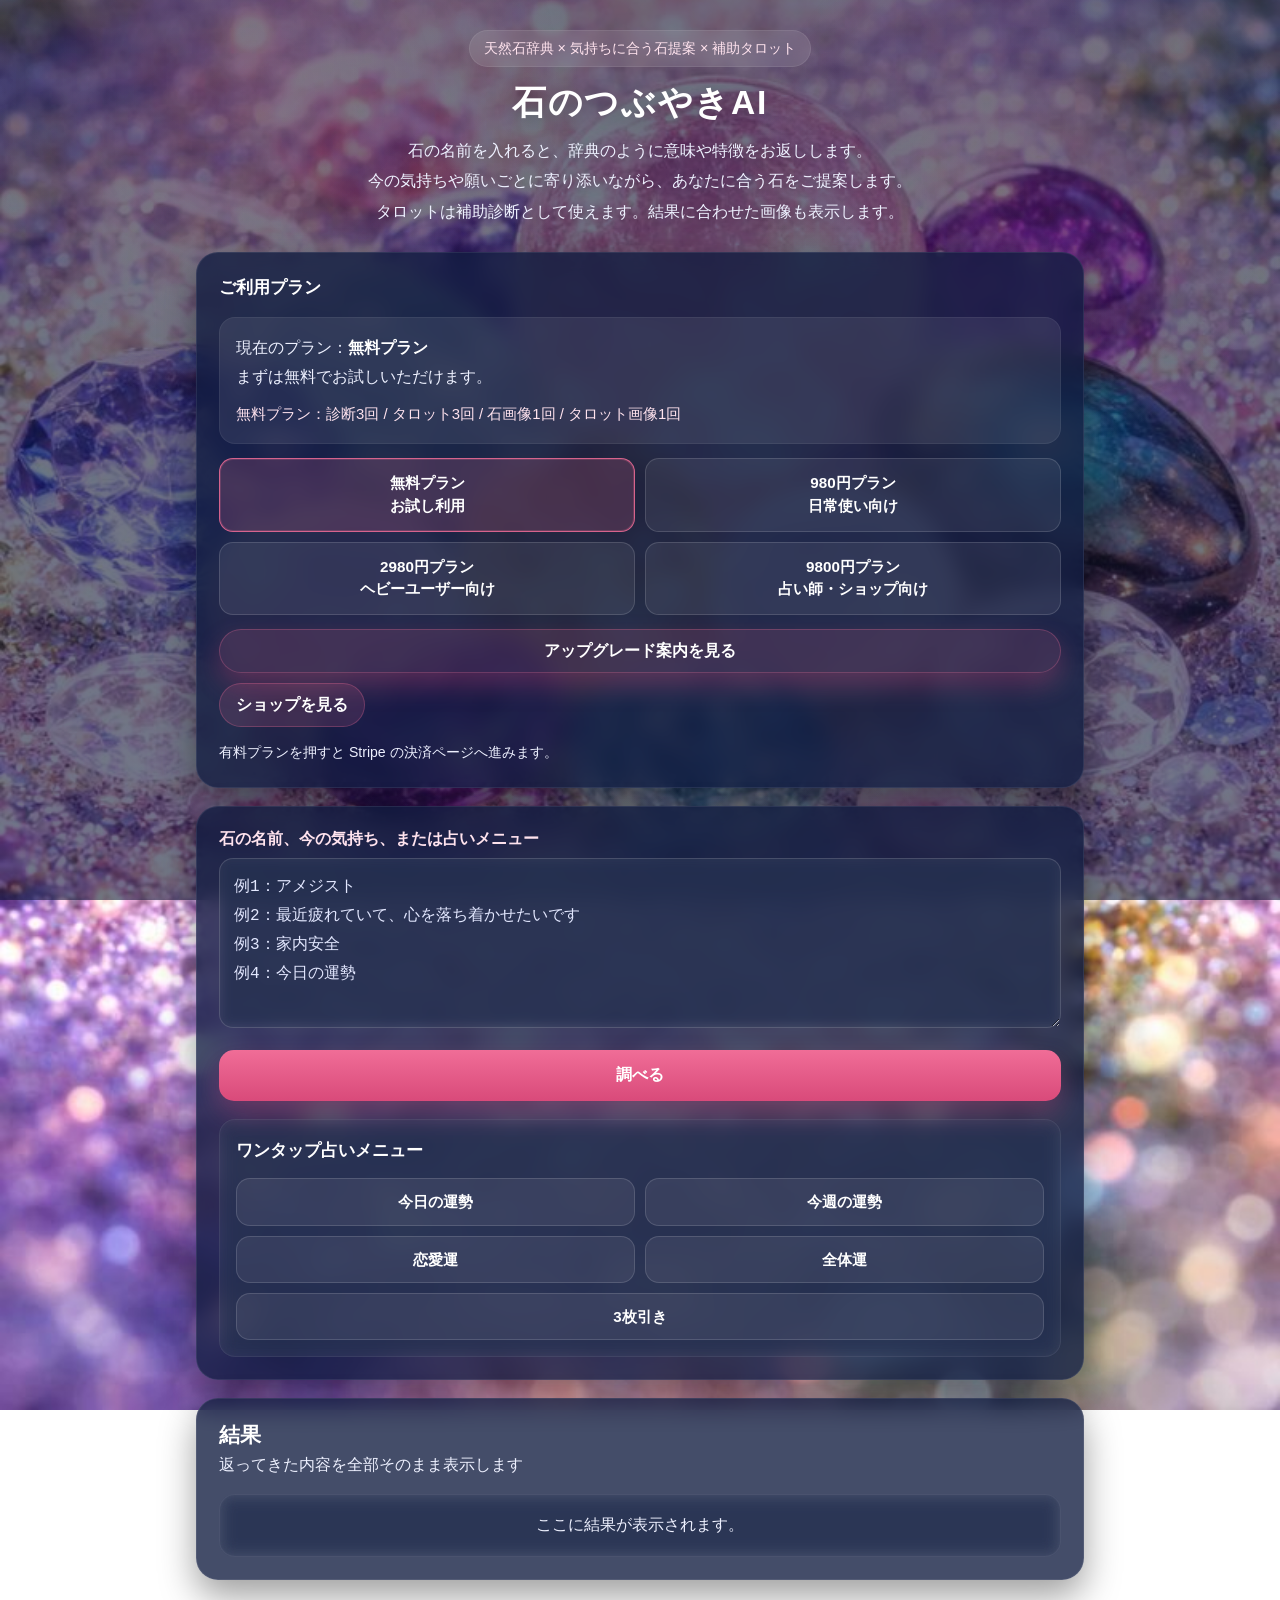
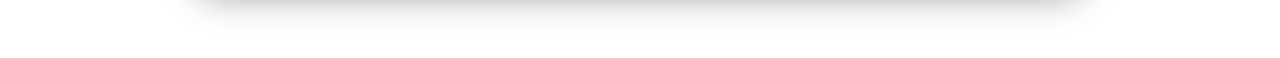
==== commit 7561e6db: "Update index.html" ====
--- a/index.html
+++ b/index.html
@@ -15,7 +15,7 @@
       <h1>石のつぶやきAI</h1>
       <p class="hero-text">
         石の名前を入れると、辞典のように意味や特徴をお返しします。<br>
-        今の気持ちや願いごとを入れると、やさしい整理と、その状況に合う石をご提案します。<br>
+        今の気持ちや願いごとに寄り添いながら、あなたに合う石をご提案します。<br>
         タロットは補助診断として使えます。結果に合わせた画像も表示します。
       </p>
     </header>
@@ -24,11 +24,11 @@
       <h3>ご利用プラン</h3>
 
       <div class="plan-current">
-        現在のプラン：<strong id="current-plan-label">無料プラン</strong><br>
-        <span id="current-plan-desc">まずは無料でお試しいただけます。</span>
+        現在のプラン：<strong id="current-plan-label">確認中...</strong><br>
+        <span id="current-plan-desc">プラン情報を読み込んでいます。</span>
 
         <div class="limit-guide" id="plan-limit-guide">
-          無料プラン：診断3回 / タロット3回 / 石画像1回 / タロット画像1回
+          プラン情報を読み込んでいます。
         </div>
       </div>
 
@@ -62,7 +62,6 @@
       </div>
 
       <div class="plan-note">
-        現在は確認版のため、画面上でプランを切り替えて動作確認できます。<br>
         有料プランを押すと Stripe の決済ページへ進みます。
       </div>
     </section>
@@ -134,6 +133,79 @@
       const form = document.getElementById("stone-form");
       const quickButtons = document.querySelectorAll(".quick-btn");
 
+      const planLabel = document.getElementById("current-plan-label");
+      const planDesc = document.getElementById("current-plan-desc");
+      const planLimitGuide = document.getElementById("plan-limit-guide");
+
+      // 仮のユーザーID
+      // 後でログイン機能や会員識別が入ったら、本物の userId に置き換えます
+      const userId = "test-user-001";
+
+      function updatePlanUI(data) {
+        if (!data || !data.ok) {
+          planLabel.textContent = "取得失敗";
+          planDesc.textContent = "プラン情報の取得に失敗しました。";
+          planLimitGuide.textContent = "ページを再読み込みしてください。";
+          return;
+        }
+
+        if (!data.active || data.plan === "free") {
+          planLabel.textContent = "無料プラン";
+          planDesc.textContent = "まずは無料でお試しいただけます。";
+          planLimitGuide.textContent = "無料プラン：診断3回 / タロット3回 / 石画像1回 / タロット画像1回";
+          return;
+        }
+
+        if (data.plan === "standard_980") {
+          planLabel.textContent = "980円プラン";
+          planDesc.textContent = "日常使い向けの標準プランです。";
+          planLimitGuide.textContent = "980円プラン：無料より多く利用可能 / 日常利用向け";
+          return;
+        }
+
+        if (data.plan === "premium_2980") {
+          planLabel.textContent = "2980円プラン";
+          planDesc.textContent = "ヘビーユーザー向けの拡張プランです。";
+          planLimitGuide.textContent = "2980円プラン：画像生成・占い利用をさらに拡張";
+          return;
+        }
+
+        if (data.plan === "professional_9800") {
+          planLabel.textContent = "9800円プラン";
+          planDesc.textContent = "占い師・ショップ向けの最上位プランです。";
+          planLimitGuide.textContent = "9800円プラン：全機能向け / 業務利用・高頻度利用向け";
+          return;
+        }
+
+        planLabel.textContent = data.plan || "不明";
+        planDesc.textContent = "プラン情報を取得しました。";
+        planLimitGuide.textContent = "詳細な利用条件は今後反映予定です。";
+      }
+
+      async function loadSubscriptionStatus() {
+        try {
+          const response = await fetch("https://stone-billing.its-brg77.workers.dev/subscription-status", {
+            method: "POST",
+            headers: {
+              "Content-Type": "application/json"
+            },
+            body: JSON.stringify({ userId })
+          });
+
+          if (!response.ok) {
+            throw new Error("subscription-status request failed");
+          }
+
+          const data = await response.json();
+          updatePlanUI(data);
+        } catch (error) {
+          console.error("課金状態取得失敗:", error);
+          planLabel.textContent = "取得失敗";
+          planDesc.textContent = "プラン情報の取得に失敗しました。";
+          planLimitGuide.textContent = "通信状況をご確認のうえ、再読み込みしてください。";
+        }
+      }
+
       quickButtons.forEach((btn) => {
         btn.addEventListener("click", () => {
           const fill = btn.getAttribute("data-fill") || "";
@@ -147,6 +219,8 @@
           }
         });
       });
+
+      loadSubscriptionStatus();
     });
   </script>
 </body>
--- a/style.css
+++ b/style.css
@@ -1,18 +1,18 @@
 :root {
   --bg1: #07122b;
   --bg2: #101f47;
-  --card: rgba(16, 28, 63, 0.92);
+  --card: rgba(16, 28, 63, 0.78);
   --card-border: rgba(255, 255, 255, 0.08);
   --text: #ffffff;
-  --subtext: #d9defa;
+  --subtext: #eef1ff;
   --accent: #d94a7a;
   --accent2: #f06d97;
-  --soft: #ffd7e6;
-  --result: rgba(255, 255, 255, 0.05);
-  --shadow: rgba(0, 0, 0, 0.35);
-  --line: rgba(255, 255, 255, 0.1);
-  --chip: rgba(255, 255, 255, 0.07);
-  --chip-border: rgba(255, 255, 255, 0.12);
+  --soft: #ffe3ee;
+  --result: rgba(255, 255, 255, 0.08);
+  --shadow: rgba(0, 0, 0, 0.38);
+  --line: rgba(255, 255, 255, 0.12);
+  --chip: rgba(255, 255, 255, 0.08);
+  --chip-border: rgba(255, 255, 255, 0.14);
 }
 
 * {
@@ -25,11 +25,31 @@
   padding: 0;
 }
 
+html {
+  min-height: 100%;
+}
+
 body {
   min-height: 100vh;
   font-family: "Hiragino Sans", "Yu Gothic", "Meiryo", sans-serif;
   color: var(--text);
-  background: linear-gradient(180deg, var(--bg1) 0%, var(--bg2) 100%);
+  background:
+    linear-gradient(rgba(7, 18, 43, 0.42), rgba(16, 31, 71, 0.42)),
+    url("isiBG.png");
+  background-size: cover;
+  background-position: center center;
+  background-repeat: no-repeat;
+  background-attachment: fixed;
+  position: relative;
+}
+
+body::before {
+  content: "";
+  position: fixed;
+  inset: 0;
+  background: rgba(9, 14, 30, 0.28);
+  pointer-events: none;
+  z-index: 0;
 }
 
 a {
@@ -41,13 +61,15 @@
   inset: 0;
   pointer-events: none;
   background:
-    radial-gradient(circle at 20% 10%, rgba(240, 109, 151, 0.18), transparent 25%),
-    radial-gradient(circle at 80% 20%, rgba(217, 74, 122, 0.14), transparent 22%),
-    radial-gradient(circle at 50% 80%, rgba(255, 255, 255, 0.05), transparent 35%);
+    radial-gradient(circle at 20% 10%, rgba(240, 109, 151, 0.14), transparent 25%),
+    radial-gradient(circle at 80% 20%, rgba(217, 74, 122, 0.10), transparent 22%),
+    radial-gradient(circle at 50% 80%, rgba(255, 255, 255, 0.04), transparent 35%);
+  z-index: 1;
 }
 
 .app {
   position: relative;
+  z-index: 2;
   max-width: 920px;
   margin: 0 auto;
   padding: 30px 16px 60px;
@@ -62,23 +84,26 @@
   display: inline-block;
   padding: 8px 14px;
   border-radius: 999px;
-  background: rgba(255, 255, 255, 0.08);
+  background: rgba(255, 255, 255, 0.10);
   color: var(--soft);
   font-size: 0.9rem;
   margin-bottom: 14px;
-  border: 1px solid rgba(255, 255, 255, 0.06);
+  border: 1px solid rgba(255, 255, 255, 0.08);
+  backdrop-filter: blur(8px);
 }
 
 .hero h1 {
   margin: 0 0 10px;
   font-size: 2.1rem;
   letter-spacing: 0.05em;
+  text-shadow: 0 4px 18px rgba(0, 0, 0, 0.28);
 }
 
 .hero-text {
   margin: 0;
   line-height: 1.9;
   color: var(--subtext);
+  text-shadow: 0 2px 12px rgba(0, 0, 0, 0.22);
 }
 
 .card {
@@ -87,11 +112,11 @@
   border-radius: 22px;
   padding: 22px;
   box-shadow: 0 16px 36px var(--shadow);
-  backdrop-filter: blur(8px);
+  backdrop-filter: blur(10px);
+  -webkit-backdrop-filter: blur(10px);
   margin-bottom: 18px;
 }
 
-/* プラン表示 */
 .plan-card {
   margin-bottom: 18px;
 }
@@ -109,7 +134,7 @@
   background: var(--result);
   color: var(--subtext);
   line-height: 1.8;
-  border: 1px solid rgba(255, 255, 255, 0.05);
+  border: 1px solid rgba(255, 255, 255, 0.06);
 }
 
 .plan-current strong {
@@ -129,7 +154,7 @@
   border: 1px solid rgba(255, 255, 255, 0.14);
   border-radius: 14px;
   padding: 13px 14px;
-  background: rgba(255, 255, 255, 0.06);
+  background: rgba(255, 255, 255, 0.07);
   color: #ffffff;
   font-size: 0.95rem;
   font-weight: 700;
@@ -143,8 +168,8 @@
 }
 
 .plan-btn:hover {
-  background: rgba(255, 255, 255, 0.10);
-  border-color: rgba(255, 255, 255, 0.22);
+  background: rgba(255, 255, 255, 0.12);
+  border-color: rgba(255, 255, 255, 0.24);
   filter: none;
 }
 
@@ -160,7 +185,7 @@
 
 .plan-btn.active {
   border-color: rgba(240, 109, 151, 0.85);
-  background: rgba(240, 109, 151, 0.16);
+  background: rgba(240, 109, 151, 0.18);
   box-shadow: 0 0 0 1px rgba(240, 109, 151, 0.22) inset;
 }
 
@@ -181,8 +206,8 @@
   text-decoration: none;
   color: #fff;
   font-weight: 700;
-  background: rgba(240, 109, 151, 0.12);
-  border: 1px solid rgba(240, 109, 151, 0.26);
+  background: rgba(240, 109, 151, 0.14);
+  border: 1px solid rgba(240, 109, 151, 0.28);
   transition: transform 0.15s ease, opacity 0.15s ease, filter 0.15s ease, background 0.15s ease;
   cursor: pointer;
 }
@@ -225,7 +250,7 @@
   min-height: 170px;
   border: 1px solid rgba(255, 255, 255, 0.14);
   border-radius: 14px;
-  background: rgba(255, 255, 255, 0.06);
+  background: rgba(255, 255, 255, 0.08);
   color: var(--text);
   padding: 14px;
   font-size: 1rem;
@@ -233,16 +258,17 @@
   resize: vertical;
   line-height: 1.8;
   transition: border-color 0.2s ease, box-shadow 0.2s ease, background 0.2s ease;
+  backdrop-filter: blur(6px);
 }
 
 textarea::placeholder {
-  color: #cfd6ff;
+  color: #e3e8ff;
 }
 
 textarea:focus {
   border-color: rgba(240, 109, 151, 0.9);
   box-shadow: 0 0 0 4px rgba(240, 109, 151, 0.14);
-  background: rgba(255, 255, 255, 0.08);
+  background: rgba(255, 255, 255, 0.10);
 }
 
 button {
@@ -255,7 +281,7 @@
   color: #fff;
   cursor: pointer;
   background: linear-gradient(180deg, var(--accent2) 0%, var(--accent) 100%);
-  box-shadow: 0 12px 26px rgba(217, 74, 122, 0.3);
+  box-shadow: 0 12px 26px rgba(217, 74, 122, 0.30);
   transition: transform 0.15s ease, opacity 0.15s ease, filter 0.15s ease;
   touch-action: manipulation;
 }
@@ -297,7 +323,8 @@
   background: var(--result);
   color: var(--subtext);
   line-height: 1.8;
-  border: 1px solid rgba(255, 255, 255, 0.05);
+  border: 1px solid rgba(255, 255, 255, 0.06);
+  backdrop-filter: blur(8px);
 }
 
 .loading {
@@ -397,7 +424,7 @@
   border: 1px solid rgba(255, 255, 255, 0.14);
   border-radius: 14px;
   padding: 12px 14px;
-  background: rgba(255, 255, 255, 0.06);
+  background: rgba(255, 255, 255, 0.07);
   color: #ffffff;
   font-size: 0.95rem;
   font-weight: 700;
@@ -411,7 +438,7 @@
 }
 
 .quick-btn:hover {
-  background: rgba(255, 255, 255, 0.1);
+  background: rgba(255, 255, 255, 0.12);
   border-color: rgba(255, 255, 255, 0.22);
   filter: none;
 }
@@ -444,8 +471,8 @@
   font-weight: 700;
   padding: 10px 16px;
   border-radius: 999px;
-  background: rgba(240, 109, 151, 0.12);
-  border: 1px solid rgba(240, 109, 151, 0.26);
+  background: rgba(240, 109, 151, 0.14);
+  border: 1px solid rgba(240, 109, 151, 0.28);
   transition: transform 0.15s ease, opacity 0.15s ease, filter 0.15s ease;
 }
 
@@ -468,6 +495,10 @@
 }
 
 @media (max-width: 640px) {
+  body {
+    background-attachment: scroll;
+  }
+
   .app {
     padding: 20px 12px 44px;
   }
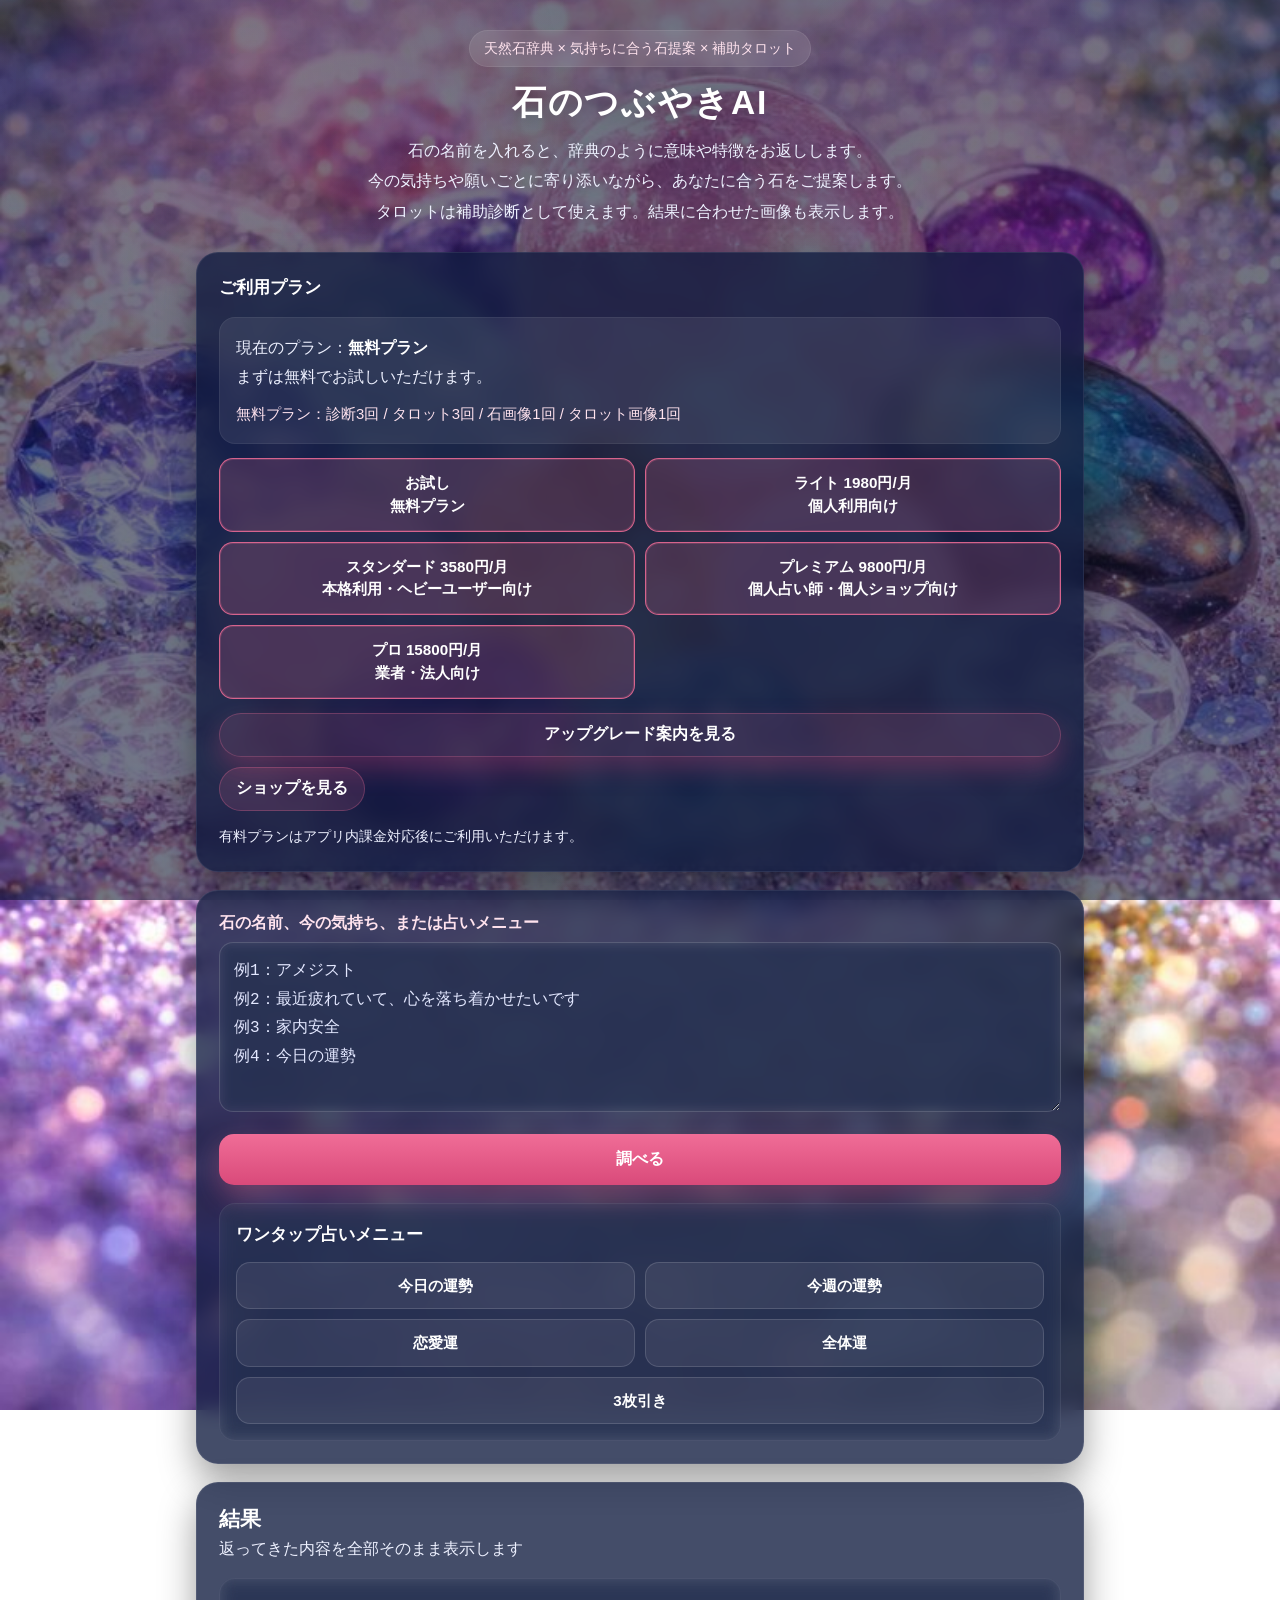
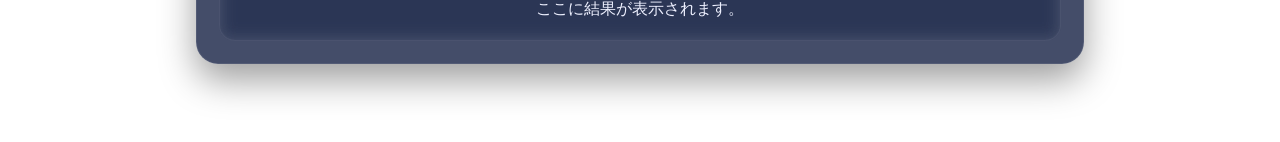
==== commit 8a10e10e: "Update index.html" ====
--- a/index.html
+++ b/index.html
@@ -4,7 +4,7 @@
   <meta charset="UTF-8" />
   <meta name="viewport" content="width=device-width, initial-scale=1.0" />
   <title>石のつぶやきAI</title>
-  <link rel="stylesheet" href="style.css?v=30" />
+  <link rel="stylesheet" href="style.css?v=31" />
 </head>
 <body>
   <div class="bg-glow"></div>
@@ -34,23 +34,28 @@
 
       <div class="plan-buttons">
         <button type="button" class="plan-btn" data-plan="free">
-          無料プラン<br>
-          お試し利用
-        </button>
-
-        <button type="button" class="plan-btn" data-plan="standard_980">
-          980円プラン<br>
-          日常使い向け
-        </button>
-
-        <button type="button" class="plan-btn" data-plan="premium_2980">
-          2980円プラン<br>
-          ヘビーユーザー向け
-        </button>
-
-        <button type="button" class="plan-btn" data-plan="professional_9800">
-          9800円プラン<br>
-          占い師・ショップ向け
+          お試し<br>
+          無料プラン
+        </button>
+
+        <button type="button" class="plan-btn" data-plan="light_1980">
+          ライト 1980円/月<br>
+          個人利用向け
+        </button>
+
+        <button type="button" class="plan-btn" data-plan="standard_3580">
+          スタンダード 3580円/月<br>
+          本格利用・ヘビーユーザー向け
+        </button>
+
+        <button type="button" class="plan-btn" data-plan="premium_9800">
+          プレミアム 9800円/月<br>
+          個人占い師・個人ショップ向け
+        </button>
+
+        <button type="button" class="plan-btn" data-plan="pro_15800">
+          プロ 15800円/月<br>
+          業者・法人向け
         </button>
       </div>
 
@@ -62,7 +67,7 @@
       </div>
 
       <div class="plan-note">
-        有料プランを押すと Stripe の決済ページへ進みます。
+        有料プランはアプリ内課金対応後にご利用いただけます。
       </div>
     </section>
 
@@ -126,7 +131,7 @@
     </section>
   </main>
 
-  <script src="app.js?v=30"></script>
+  <script src="app.js?v=31"></script>
   <script>
     document.addEventListener("DOMContentLoaded", () => {
       const input = document.getElementById("user-input");
@@ -150,30 +155,37 @@
         }
 
         if (!data.active || data.plan === "free") {
-          planLabel.textContent = "無料プラン";
+          planLabel.textContent = "お試し";
           planDesc.textContent = "まずは無料でお試しいただけます。";
-          planLimitGuide.textContent = "無料プラン：診断3回 / タロット3回 / 石画像1回 / タロット画像1回";
-          return;
-        }
-
-        if (data.plan === "standard_980") {
-          planLabel.textContent = "980円プラン";
-          planDesc.textContent = "日常使い向けの標準プランです。";
-          planLimitGuide.textContent = "980円プラン：無料より多く利用可能 / 日常利用向け";
-          return;
-        }
-
-        if (data.plan === "premium_2980") {
-          planLabel.textContent = "2980円プラン";
-          planDesc.textContent = "ヘビーユーザー向けの拡張プランです。";
-          planLimitGuide.textContent = "2980円プラン：画像生成・占い利用をさらに拡張";
-          return;
-        }
-
-        if (data.plan === "professional_9800") {
-          planLabel.textContent = "9800円プラン";
-          planDesc.textContent = "占い師・ショップ向けの最上位プランです。";
-          planLimitGuide.textContent = "9800円プラン：全機能向け / 業務利用・高頻度利用向け";
+          planLimitGuide.textContent = "お試し：診断3回 / タロット3回 / 石画像1回 / タロット画像1回";
+          return;
+        }
+
+        if (data.plan === "light_1980" || data.plan === "standard_980") {
+          planLabel.textContent = "ライト 1980円/月";
+          planDesc.textContent = "個人利用向けの使いやすいプランです。";
+          planLimitGuide.textContent = "ライト：無料プランより多く利用可能 / 個人利用向け";
+          return;
+        }
+
+        if (data.plan === "standard_3580" || data.plan === "premium_2980") {
+          planLabel.textContent = "スタンダード 3580円/月";
+          planDesc.textContent = "本格利用・ヘビーユーザー向けの拡張プランです。";
+          planLimitGuide.textContent = "スタンダード：診断・画像生成・占い利用をさらに拡張";
+          return;
+        }
+
+        if (data.plan === "premium_9800" || data.plan === "professional_9800") {
+          planLabel.textContent = "プレミアム 9800円/月";
+          planDesc.textContent = "個人占い師・個人ショップ向けの上位プランです。";
+          planLimitGuide.textContent = "プレミアム：高頻度利用向け / 個人活動の本格運用向け";
+          return;
+        }
+
+        if (data.plan === "pro_15800") {
+          planLabel.textContent = "プロ 15800円/月";
+          planDesc.textContent = "業者・法人向けの最上位プランです。";
+          planLimitGuide.textContent = "プロ：全機能向け / 業務利用・法人運用向け";
           return;
         }
 
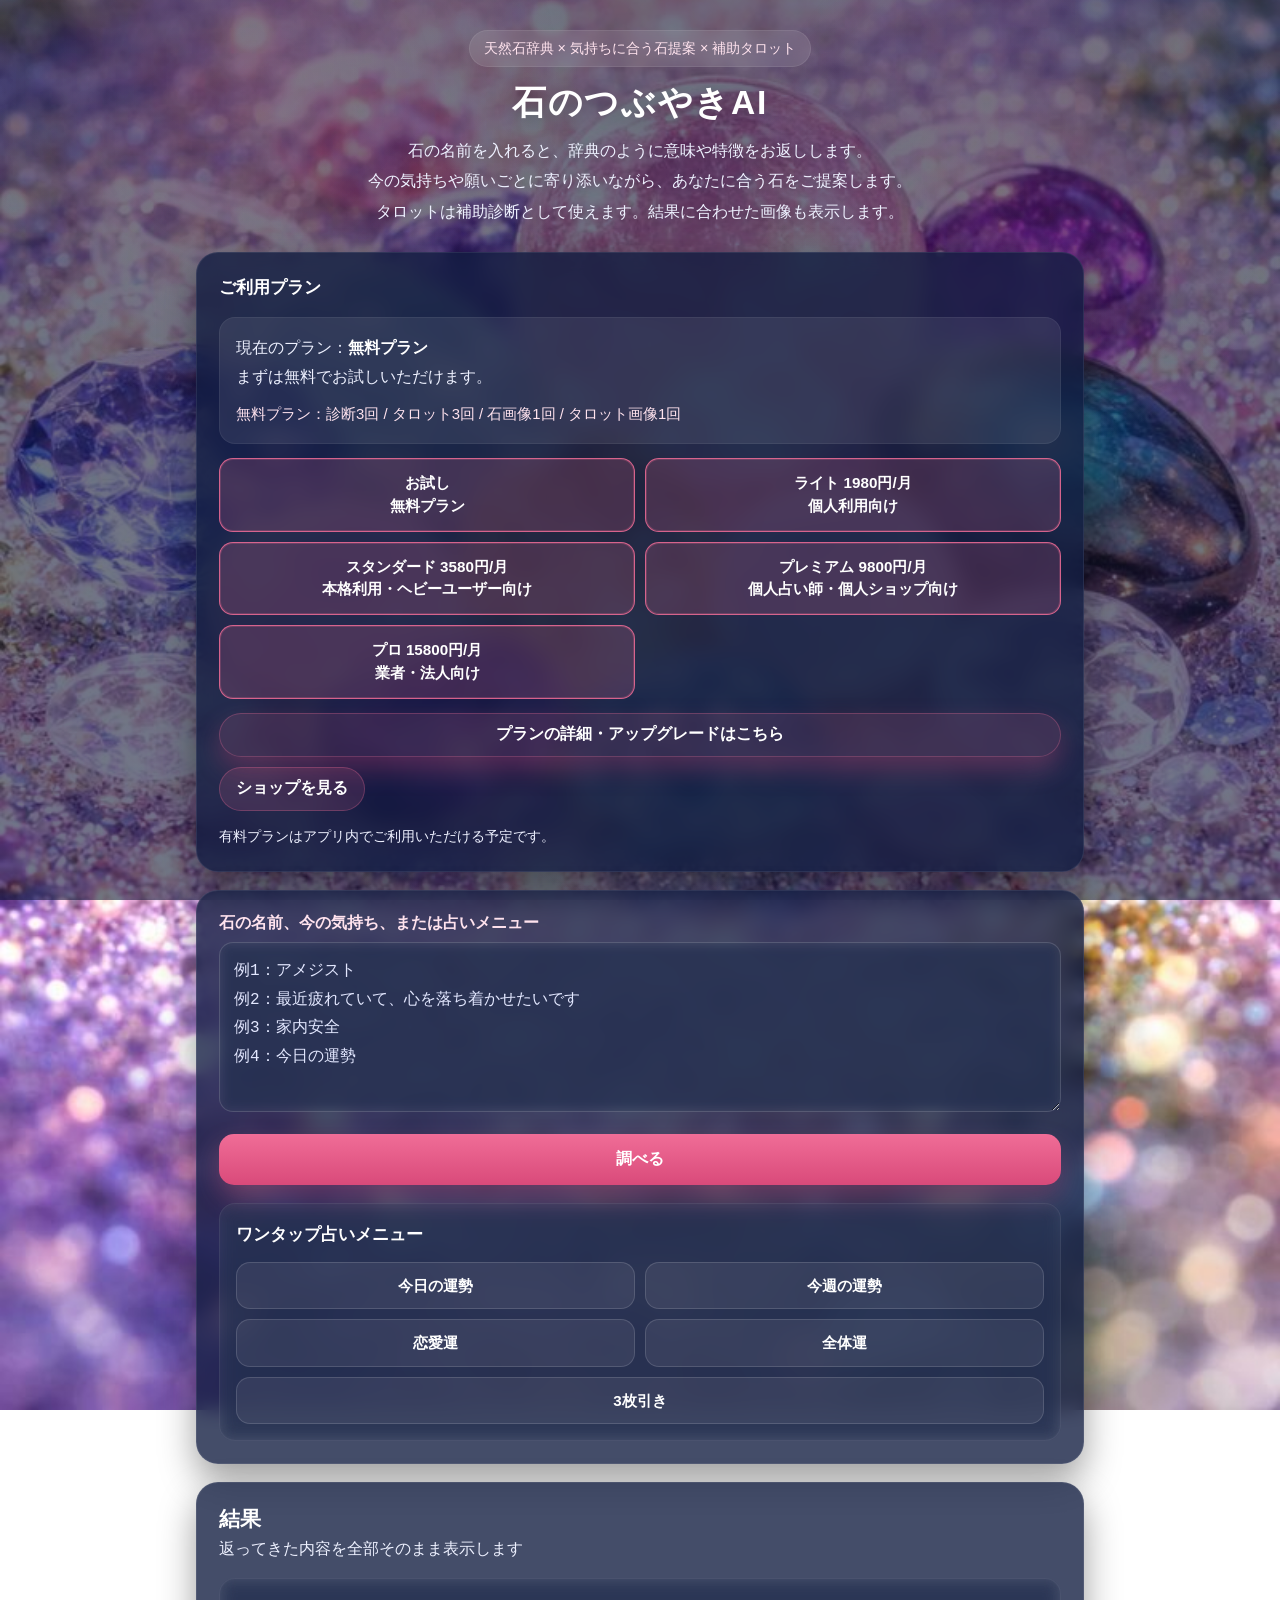
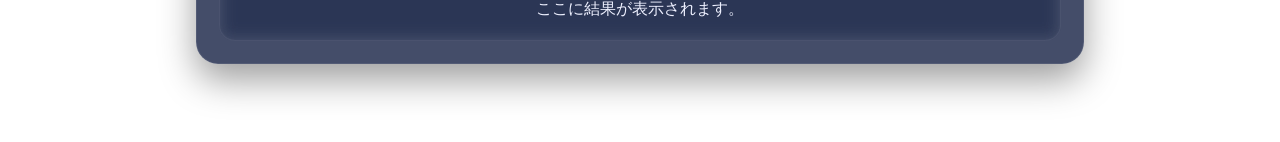
==== commit efa08066: "Update index.html" ====
--- a/index.html
+++ b/index.html
@@ -4,7 +4,7 @@
   <meta charset="UTF-8" />
   <meta name="viewport" content="width=device-width, initial-scale=1.0" />
   <title>石のつぶやきAI</title>
-  <link rel="stylesheet" href="style.css?v=31" />
+  <link rel="stylesheet" href="style.css?v=30" />
 </head>
 <body>
   <div class="bg-glow"></div>
@@ -60,14 +60,16 @@
       </div>
 
       <div class="plan-actions">
-        <button type="button" id="upgrade-button" class="plan-link-btn">アップグレード案内を見る</button>
+        <button type="button" id="upgrade-button" class="plan-link-btn">
+          プランの詳細・アップグレードはこちら
+        </button>
         <a id="shop-plan-link" class="plan-link-btn" href="https://brgholdgs.base.shop" target="_blank" rel="noopener noreferrer">
           ショップを見る
         </a>
       </div>
 
       <div class="plan-note">
-        有料プランはアプリ内課金対応後にご利用いただけます。
+        有料プランはアプリ内でご利用いただける予定です。
       </div>
     </section>
 
@@ -131,7 +133,7 @@
     </section>
   </main>
 
-  <script src="app.js?v=31"></script>
+  <script src="app.js?v=30"></script>
   <script>
     document.addEventListener("DOMContentLoaded", () => {
       const input = document.getElementById("user-input");
@@ -142,8 +144,6 @@
       const planDesc = document.getElementById("current-plan-desc");
       const planLimitGuide = document.getElementById("plan-limit-guide");
 
-      // 仮のユーザーID
-      // 後でログイン機能や会員識別が入ったら、本物の userId に置き換えます
       const userId = "test-user-001";
 
       function updatePlanUI(data) {
